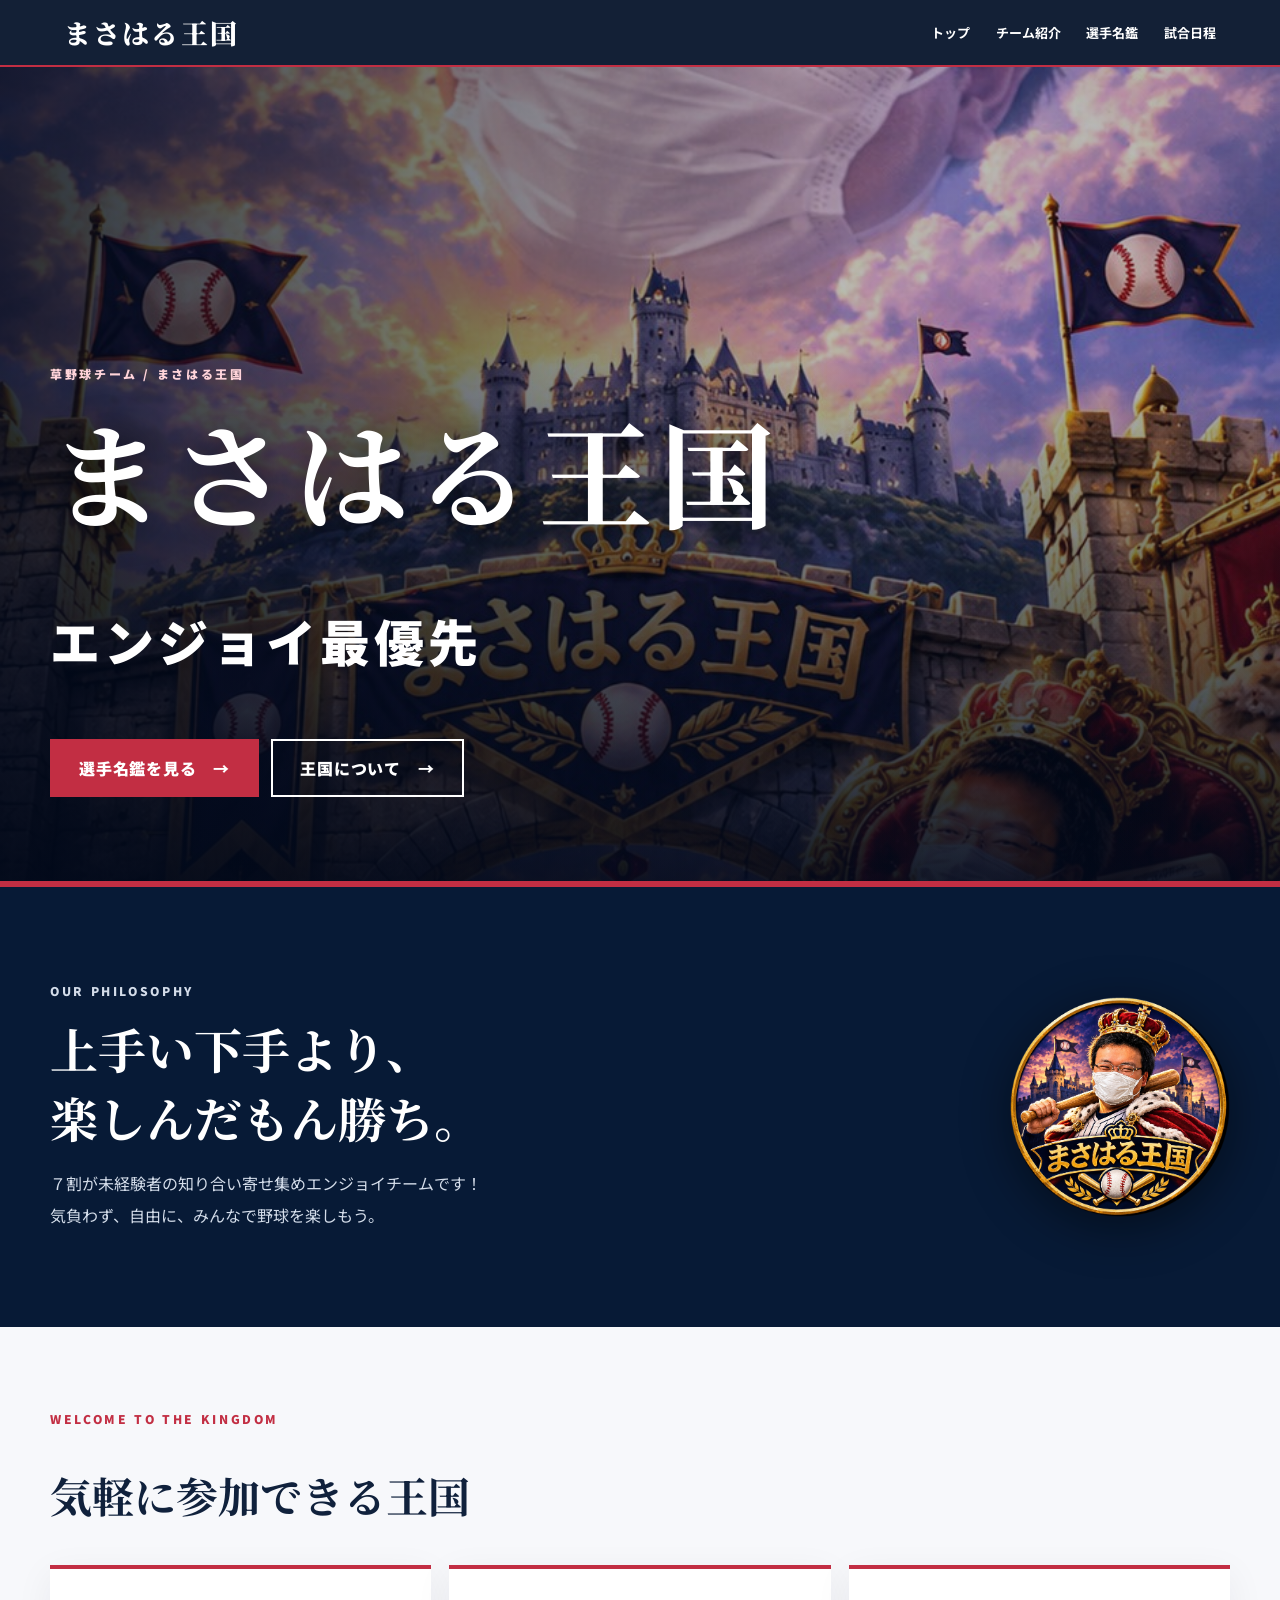
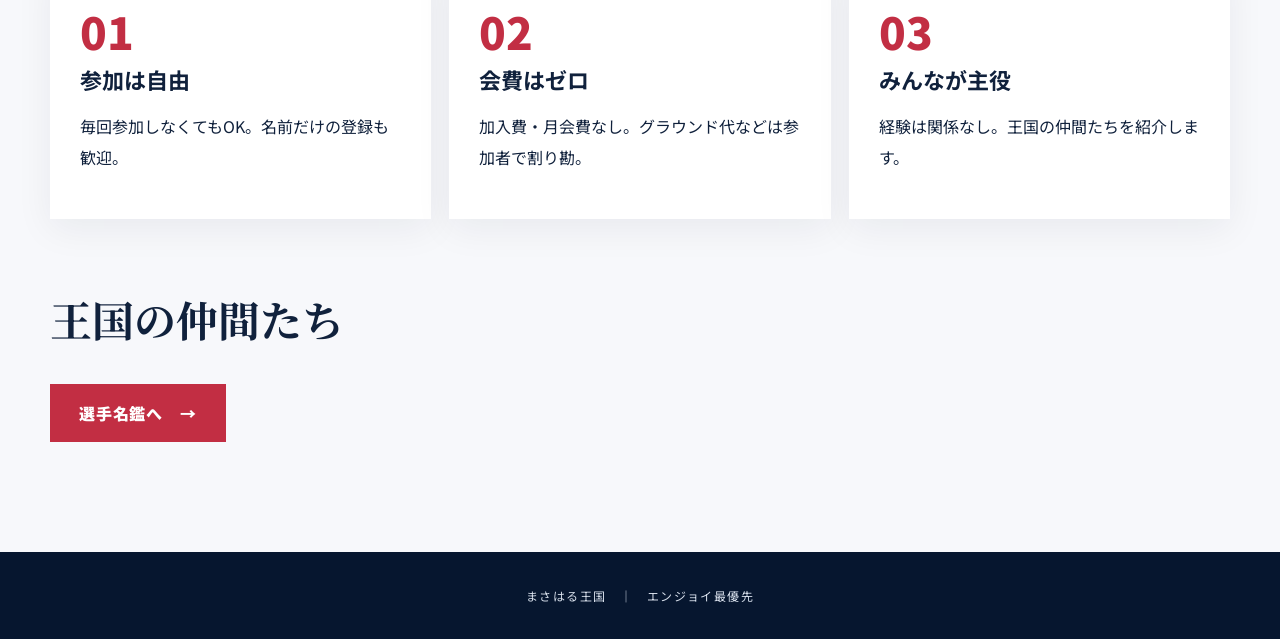
==== index.html @ c8315ab7 "Add files via upload" ====
<!doctype html><html lang="ja"><head><meta charset="utf-8"><meta name="viewport" content="width=device-width,initial-scale=1"><meta name="theme-color" content="#071a36"><title>トップ | まさはる王国</title><link rel="stylesheet" href="site.css"></head><body><header><a class="brand" href="index.html">まさはる王国</a><nav><a href="index.html">トップ</a><a href="about.html">チーム紹介</a><a href="members.html">選手名鑑</a><a href="schedule.html">試合日程</a></nav></header><section class="hero"><div class="hero-inner"><p class="eyebrow">草野球チーム / まさはる王国</p><h1>まさはる王国</h1><p class="tagline">エンジョイ最優先</p><div class="hero-cta"><a class="button" href="members.html">選手名鑑を見る　→</a><a class="button ghost" href="about.html">王国について　→</a></div></div></section><section class="intro"><div class="intro-grid"><div class="reveal"><p class="eyebrow">OUR PHILOSOPHY</p><strong>上手い下手より、<br>楽しんだもん勝ち。</strong><p>７割が未経験者の知り合い寄せ集めエンジョイチームです！<br>気負わず、自由に、みんなで野球を楽しもう。</p></div><img class="emblem" src="emblem.png" alt="まさはる王国のエンブレム"></div></section><main><p class="eyebrow reveal">WELCOME TO THE KINGDOM</p><h2 class="reveal">気軽に参加できる王国</h2><div class="feature-grid"><a href="about.html" class="feature reveal"><div class="digit">01</div><b>参加は自由</b><p>毎回参加しなくてもOK。名前だけの登録も歓迎。</p></a><a href="about.html" class="feature reveal"><div class="digit">02</div><b>会費はゼロ</b><p>加入費・月会費なし。グラウンド代などは参加者で割り勘。</p></a><a href="members.html" class="feature reveal"><div class="digit">03</div><b>みんなが主役</b><p>経験は関係なし。王国の仲間たちを紹介します。</p></a></div><div class="reveal" style="margin-top:70px"><h2>王国の仲間たち</h2><a class="button" href="members.html">選手名鑑へ　→</a></div></main><footer class="foot">まさはる王国　｜　エンジョイ最優先</footer><script src="data.js"></script></body></html>
---- site.css ----
@import url('https://fonts.googleapis.com/css2?family=Noto+Sans+JP:wght@400;500;700;900&family=Noto+Serif+JP:wght@700;900&display=swap');
:root{--navy:#071a36;--red:#c22e43;--ink:#10213c;--pale:#f2f5f9;--line:#d8dfe8}*{box-sizing:border-box}html{scroll-behavior:smooth}body{margin:0;color:var(--ink);background:#f7f8fb;font-family:'Noto Sans JP',sans-serif}a{color:inherit;text-decoration:none}header{position:sticky;top:0;z-index:40;background:rgba(5,19,42,.94);backdrop-filter:blur(16px);color:white;display:flex;justify-content:space-between;align-items:center;padding:13px clamp(18px,5vw,75px);border-bottom:2px solid var(--red)}.brand{font-family:'Noto Serif JP',serif;font-weight:900;font-size:clamp(18px,2.2vw,27px);letter-spacing:.08em}nav{display:flex;gap:clamp(9px,2vw,30px);align-items:center}nav a{font-size:13px;font-weight:700;transition:color .2s}nav a:hover,nav a[aria-current=page]{color:#ffb6c0}main{width:min(1180px,calc(100% - 40px));margin:0 auto;padding:68px 0 110px;min-height:65vh}.eyebrow{color:var(--red);font-weight:900;letter-spacing:.22em;font-size:12px}.section-title,h1,h2{font-family:'Noto Serif JP',serif}h1{font-size:clamp(38px,6vw,70px);margin:12px 0 20px}h2{font-size:clamp(25px,3.3vw,42px)}p{line-height:1.95}.muted{color:#65738a}.hero{min-height:min(820px,calc(100svh - 65px));position:relative;isolation:isolate;background:#07152b url('hero-kingdom.png') center 38%/cover no-repeat;display:flex;align-items:flex-end;color:#fff;overflow:hidden}.hero:before{content:'';position:absolute;inset:0;z-index:-1;background:linear-gradient(90deg,rgba(1,9,26,.83),rgba(2,10,27,.28) 65%),linear-gradient(0deg,rgba(2,9,26,.9),transparent 65%)}.hero:after{content:'';position:absolute;bottom:0;left:0;right:0;height:6px;background:var(--red);animation:revealBar 1.8s ease both}.hero-inner{width:min(1180px,calc(100% - 40px));margin:0 auto;padding:100px 0 90px}.hero h1{font-size:clamp(52px,9vw,125px);line-height:1.25;letter-spacing:.06em;margin:12px 0;text-shadow:0 5px 35px #0009;animation:rise .9s both}.hero .tagline{font-weight:900;font-size:clamp(22px,4vw,50px);letter-spacing:.08em;animation:rise 1s .2s both}.hero .eyebrow{color:#ffd4da}.hero-cta{display:flex;gap:12px;flex-wrap:wrap;margin-top:28px;animation:rise 1s .35s both}.button{display:inline-flex;align-items:center;justify-content:center;background:var(--red);color:white;padding:15px 27px;font-weight:900;letter-spacing:.05em;border:2px solid var(--red);transition:transform .25s,background .25s,box-shadow .25s}.button:hover{transform:translateY(-5px);box-shadow:0 13px 30px #0003;background:#a91e33}.button.ghost{background:transparent;border-color:#fff}.button.ghost:hover{background:#fff;color:var(--navy)}.intro{background:var(--navy);color:white;padding:80px max(20px,calc((100vw - 1180px)/2))}.intro strong{color:#fff;font-size:clamp(24px,4vw,48px);font-family:'Noto Serif JP',serif}.intro p{color:#d4ddea}.intro-grid{display:grid;grid-template-columns:1fr 220px;align-items:center;gap:40px}.emblem{width:100%;filter:drop-shadow(0 10px 25px #0007);animation:float 6s ease-in-out infinite}.feature-grid{display:grid;grid-template-columns:repeat(3,1fr);gap:18px;margin-top:40px}.feature{border-top:4px solid var(--red);background:white;padding:30px;box-shadow:0 10px 35px #061a3510;transition:transform .3s}.feature:hover{transform:translateY(-8px)}.feature b{font-size:22px}.feature .digit{color:var(--red);font-size:44px;font-weight:900}.grid{display:grid;grid-template-columns:repeat(4,minmax(0,1fr));gap:24px;margin-top:36px}.player{background:#fff;display:block;overflow:hidden;box-shadow:0 10px 30px #0d214114;transition:transform .3s,box-shadow .3s}.player:hover{transform:translateY(-9px);box-shadow:0 22px 42px #0d21412b}.photo{background:#dce2eb;aspect-ratio:3/4;position:relative;display:flex;align-items:center;justify-content:center;overflow:hidden}.photo img{width:100%;height:100%;object-fit:cover}.no-photo{position:absolute;inset:0;display:grid;place-items:center;color:#8290a5;font-weight:900;letter-spacing:.15em;font-size:clamp(18px,2.4vw,30px);transform:rotate(-24deg)}.meta{padding:20px 22px 24px}.number{font-size:48px;font-weight:900;line-height:1;color:var(--red)}.name{font-family:'Noto Serif JP',serif;font-size:23px;font-weight:900;margin-top:10px}.catchcopy{font-size:13px;color:#64758c;margin-top:8px;min-height:20px}.panel{background:white;border-left:5px solid var(--red);padding:clamp(24px,4vw,50px);box-shadow:0 12px 35px #091a3310}.detail-head{display:flex;align-items:baseline;gap:16px;flex-wrap:wrap}.detail-head h1{margin:0}.kana{font-size:14px;color:#6d7b8e;font-weight:500;font-family:'Noto Sans JP',sans-serif}.profile-layout{display:grid;grid-template-columns:minmax(250px,.8fr) minmax(0,1.2fr);gap:36px;margin-top:36px}.profile-photo{width:100%;max-height:650px}.profile-photo img{object-fit:cover}.profile-info{background:#fff;padding:clamp(22px,4vw,40px)}dl{display:grid;grid-template-columns:120px 1fr;margin:20px 0 0}dt,dd{margin:0;padding:14px 0;border-bottom:1px solid var(--line);font-size:15px;white-space:pre-wrap;overflow-wrap:anywhere}dt{color:#718095;font-weight:700}dd{font-weight:600}.stats-panel{background:white;margin-top:30px;padding:35px}.radar{display:block;max-width:420px;width:100%;margin:15px auto}.radar text{font-family:'Noto Sans JP',sans-serif;fill:#273b59;font-size:13px;font-weight:700}.gallery{display:grid;grid-template-columns:repeat(3,1fr);gap:14px}.gallery img{width:100%;height:320px;object-fit:cover;background:#e5e9ef}.close{position:fixed;z-index:30;right:24px;bottom:24px;width:55px;height:55px;display:grid;place-items:center;background:var(--red);color:#fff;font-size:34px;box-shadow:0 10px 30px #0003}.calendar{border:0;width:100%;height:650px;background:#fff}.foot{background:#06162f;color:#d7dfeb;padding:35px 20px;text-align:center;font-size:12px;letter-spacing:.12em}.reveal{opacity:0;transform:translateY(35px);transition:opacity .8s,transform .8s}.reveal.visible{opacity:1;transform:translateY(0)}.loading{color:#62718a;padding:45px 0}.error{background:#fff0f2;padding:20px;border-left:4px solid var(--red)}@keyframes rise{from{opacity:0;transform:translateY(35px)}to{opacity:1;transform:translateY(0)}}@keyframes float{50%{transform:translateY(-12px)}}@keyframes revealBar{from{transform:scaleX(0);transform-origin:left}to{transform:scaleX(1);transform-origin:left}}@media(max-width:850px){.grid{grid-template-columns:repeat(2,1fr)}.feature-grid{grid-template-columns:1fr}.intro-grid{grid-template-columns:1fr 140px}.profile-layout{grid-template-columns:1fr}nav{gap:12px}nav a{font-size:11px}}@media(max-width:550px){header{align-items:flex-start;flex-direction:column;gap:12px}nav{width:100%;justify-content:space-between;gap:5px}nav a{font-size:11px}.hero{min-height:690px;background-position:53% 30%}.hero-inner{padding-bottom:60px}.hero h1{font-size:52px}.intro-grid{grid-template-columns:1fr}.emblem{max-width:190px;margin:auto}.grid{gap:12px}.meta{padding:14px}.name{font-size:18px}.number{font-size:35px}main{padding-top:40px}.gallery{grid-template-columns:1fr 1fr}.gallery img{height:200px}dl{grid-template-columns:95px 1fr}dt,dd{font-size:13px}.calendar{height:560px}}@media(prefers-reduced-motion:reduce){*,*:before,*:after{animation:none!important;transition:none!important;scroll-behavior:auto!important}.reveal{opacity:1;transform:none}}
/* 写真を枠いっぱいにトリミング。エンブレムの透明な外周を保持 */
.photo img,.profile-photo img,.gallery img{object-fit:cover;object-position:center}
.emblem{background:transparent}
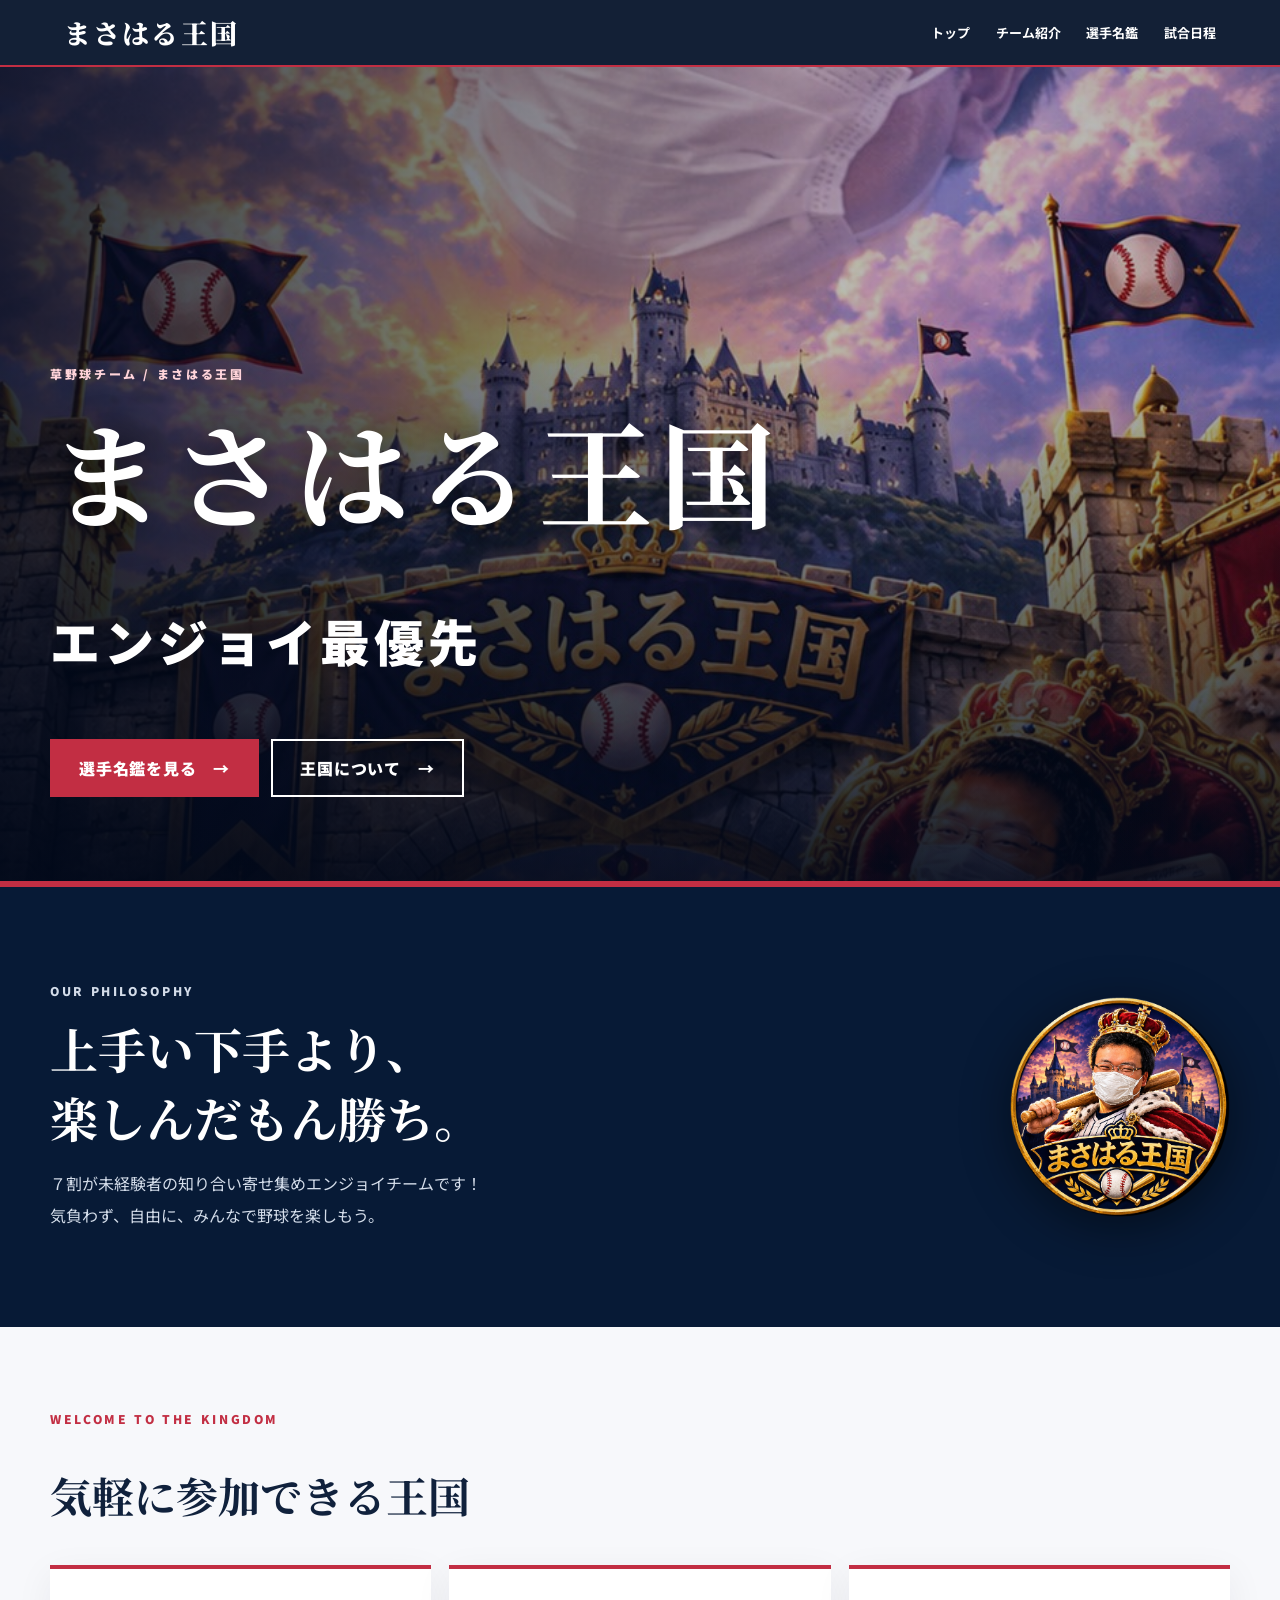
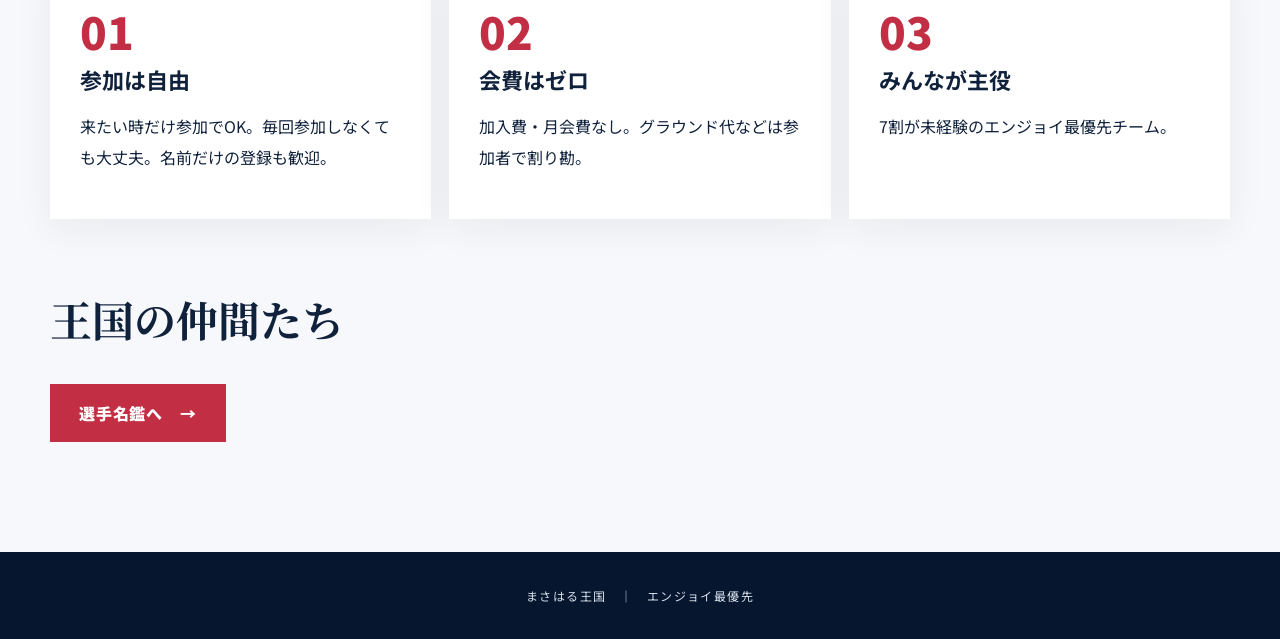
==== commit 518cf12e: "Add files via upload" ====
--- a/index.html
+++ b/index.html
@@ -1 +1 @@
-<!doctype html><html lang="ja"><head><meta charset="utf-8"><meta name="viewport" content="width=device-width,initial-scale=1"><meta name="theme-color" content="#071a36"><title>トップ | まさはる王国</title><link rel="stylesheet" href="site.css"></head><body><header><a class="brand" href="index.html">まさはる王国</a><nav><a href="index.html">トップ</a><a href="about.html">チーム紹介</a><a href="members.html">選手名鑑</a><a href="schedule.html">試合日程</a></nav></header><section class="hero"><div class="hero-inner"><p class="eyebrow">草野球チーム / まさはる王国</p><h1>まさはる王国</h1><p class="tagline">エンジョイ最優先</p><div class="hero-cta"><a class="button" href="members.html">選手名鑑を見る　→</a><a class="button ghost" href="about.html">王国について　→</a></div></div></section><section class="intro"><div class="intro-grid"><div class="reveal"><p class="eyebrow">OUR PHILOSOPHY</p><strong>上手い下手より、<br>楽しんだもん勝ち。</strong><p>７割が未経験者の知り合い寄せ集めエンジョイチームです！<br>気負わず、自由に、みんなで野球を楽しもう。</p></div><img class="emblem" src="emblem.png" alt="まさはる王国のエンブレム"></div></section><main><p class="eyebrow reveal">WELCOME TO THE KINGDOM</p><h2 class="reveal">気軽に参加できる王国</h2><div class="feature-grid"><a href="about.html" class="feature reveal"><div class="digit">01</div><b>参加は自由</b><p>毎回参加しなくてもOK。名前だけの登録も歓迎。</p></a><a href="about.html" class="feature reveal"><div class="digit">02</div><b>会費はゼロ</b><p>加入費・月会費なし。グラウンド代などは参加者で割り勘。</p></a><a href="members.html" class="feature reveal"><div class="digit">03</div><b>みんなが主役</b><p>経験は関係なし。王国の仲間たちを紹介します。</p></a></div><div class="reveal" style="margin-top:70px"><h2>王国の仲間たち</h2><a class="button" href="members.html">選手名鑑へ　→</a></div></main><footer class="foot">まさはる王国　｜　エンジョイ最優先</footer><script src="data.js"></script></body></html>+<!doctype html><html lang="ja"><head><meta name="robots" content="noindex, nofollow, noarchive"><meta charset="utf-8"><meta name="viewport" content="width=device-width,initial-scale=1"><meta name="theme-color" content="#071a36"><title>トップ | まさはる王国</title><link rel="stylesheet" href="site.css"></head><body><header><a class="brand" href="index.html">まさはる王国</a><nav><a href="index.html">トップ</a><a href="about.html">チーム紹介</a><a href="members.html">選手名鑑</a><a href="schedule.html">試合日程</a></nav></header><section class="hero"><div class="hero-inner"><p class="eyebrow">草野球チーム / まさはる王国</p><h1>まさはる王国</h1><p class="tagline">エンジョイ最優先</p><div class="hero-cta"><a class="button" href="members.html">選手名鑑を見る　→</a><a class="button ghost" href="about.html">王国について　→</a></div></div></section><section class="intro"><div class="intro-grid"><div class="reveal"><p class="eyebrow">OUR PHILOSOPHY</p><strong>上手い下手より、<br>楽しんだもん勝ち。</strong><p>７割が未経験者の知り合い寄せ集めエンジョイチームです！<br>気負わず、自由に、みんなで野球を楽しもう。</p></div><img class="emblem" src="emblem.png" alt="まさはる王国のエンブレム"></div></section><main><p class="eyebrow reveal">WELCOME TO THE KINGDOM</p><h2 class="reveal">気軽に参加できる王国</h2><div class="feature-grid"><a href="about.html" class="feature reveal"><div class="digit">01</div><b>参加は自由</b><p>来たい時だけ参加でOK。毎回参加しなくても大丈夫。名前だけの登録も歓迎。</p></a><a href="about.html" class="feature reveal"><div class="digit">02</div><b>会費はゼロ</b><p>加入費・月会費なし。グラウンド代などは参加者で割り勘。</p></a><a href="members.html" class="feature reveal"><div class="digit">03</div><b>みんなが主役</b><p>7割が未経験のエンジョイ最優先チーム。</p></a></div><div class="reveal" style="margin-top:70px"><h2>王国の仲間たち</h2><a class="button" href="members.html">選手名鑑へ　→</a></div></main><footer class="foot">まさはる王国　｜　エンジョイ最優先</footer><script src="data.js"></script></body></html>
--- a/site.css
+++ b/site.css
@@ -3,3 +3,6 @@
 /* 写真を枠いっぱいにトリミング。エンブレムの透明な外周を保持 */
 .photo img,.profile-photo img,.gallery img{object-fit:cover;object-position:center}
 .emblem{background:transparent}
+
+/* 王国の役職紹介 */
+.royal-leaders{margin-top:80px;margin-bottom:50px}.royal-leaders>h2{margin-bottom:12px}.leaders-grid{display:grid;grid-template-columns:repeat(3,minmax(0,1fr));gap:22px;margin-top:32px}.leader-card{display:block;background:#fff;color:#071a36;text-decoration:none;box-shadow:0 16px 35px rgba(7,26,54,.09);border-top:5px solid #c22e43;overflow:hidden;transition:transform .25s ease,box-shadow .25s ease}.leader-card:hover{transform:translateY(-8px);box-shadow:0 24px 45px rgba(7,26,54,.16)}.leader-photo{height:260px;background:#e3e8ef;display:flex;align-items:center;justify-content:center;overflow:hidden}.leader-photo img{width:100%;height:100%;object-fit:cover;object-position:center}.leader-body{padding:25px}.leader-number{display:block;color:#c22e43;font-size:13px;font-weight:900;margin-bottom:12px}.leader-role{display:block;color:#c22e43;font-size:13px;font-weight:800;line-height:1.6}.leader-body h3{font-size:clamp(22px,2.2vw,30px);margin:7px 0 12px}.leader-body p{line-height:1.9;min-height:4em}.leader-link{display:inline-block;margin-top:12px;font-size:13px;font-weight:800;border-bottom:1px solid currentColor}@media(max-width:850px){.leaders-grid{grid-template-columns:repeat(2,minmax(0,1fr))}}@media(max-width:550px){.leaders-grid{grid-template-columns:1fr}.leader-photo{height:320px}.leader-body p{min-height:0}}
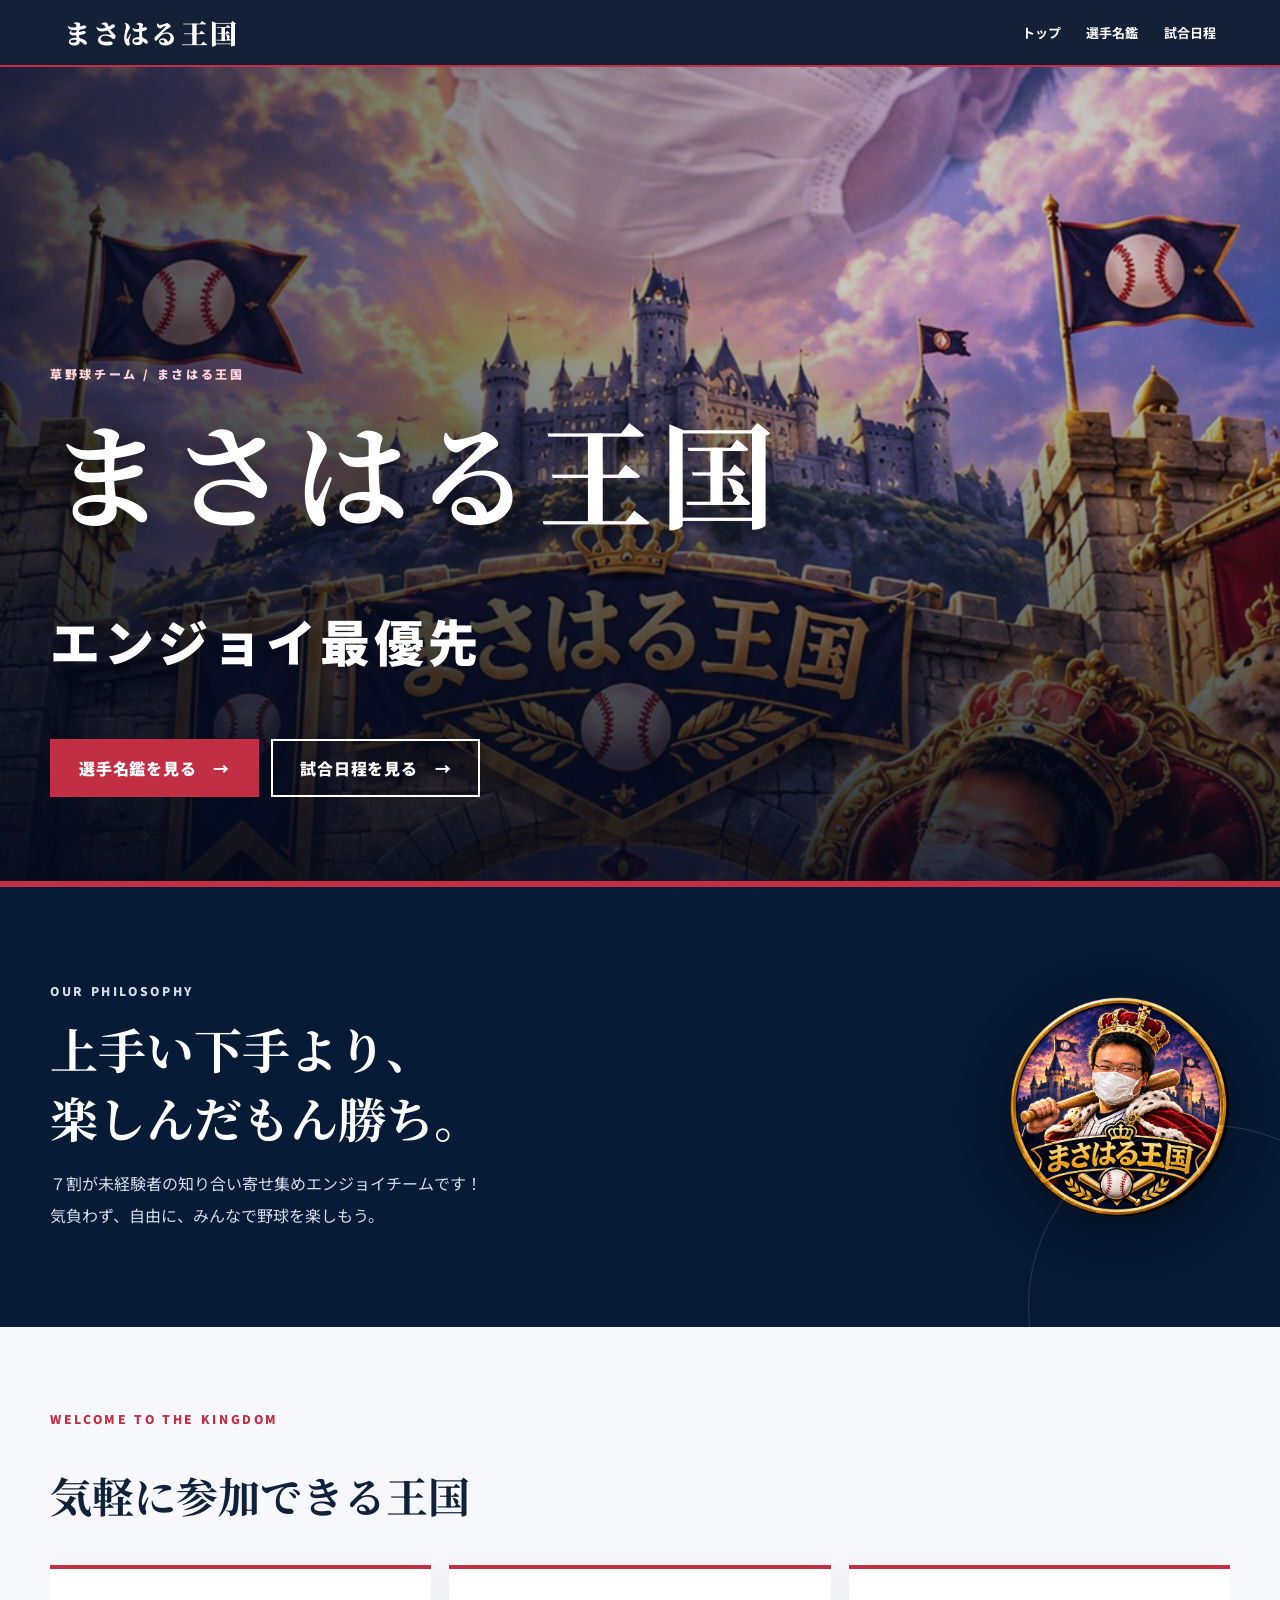
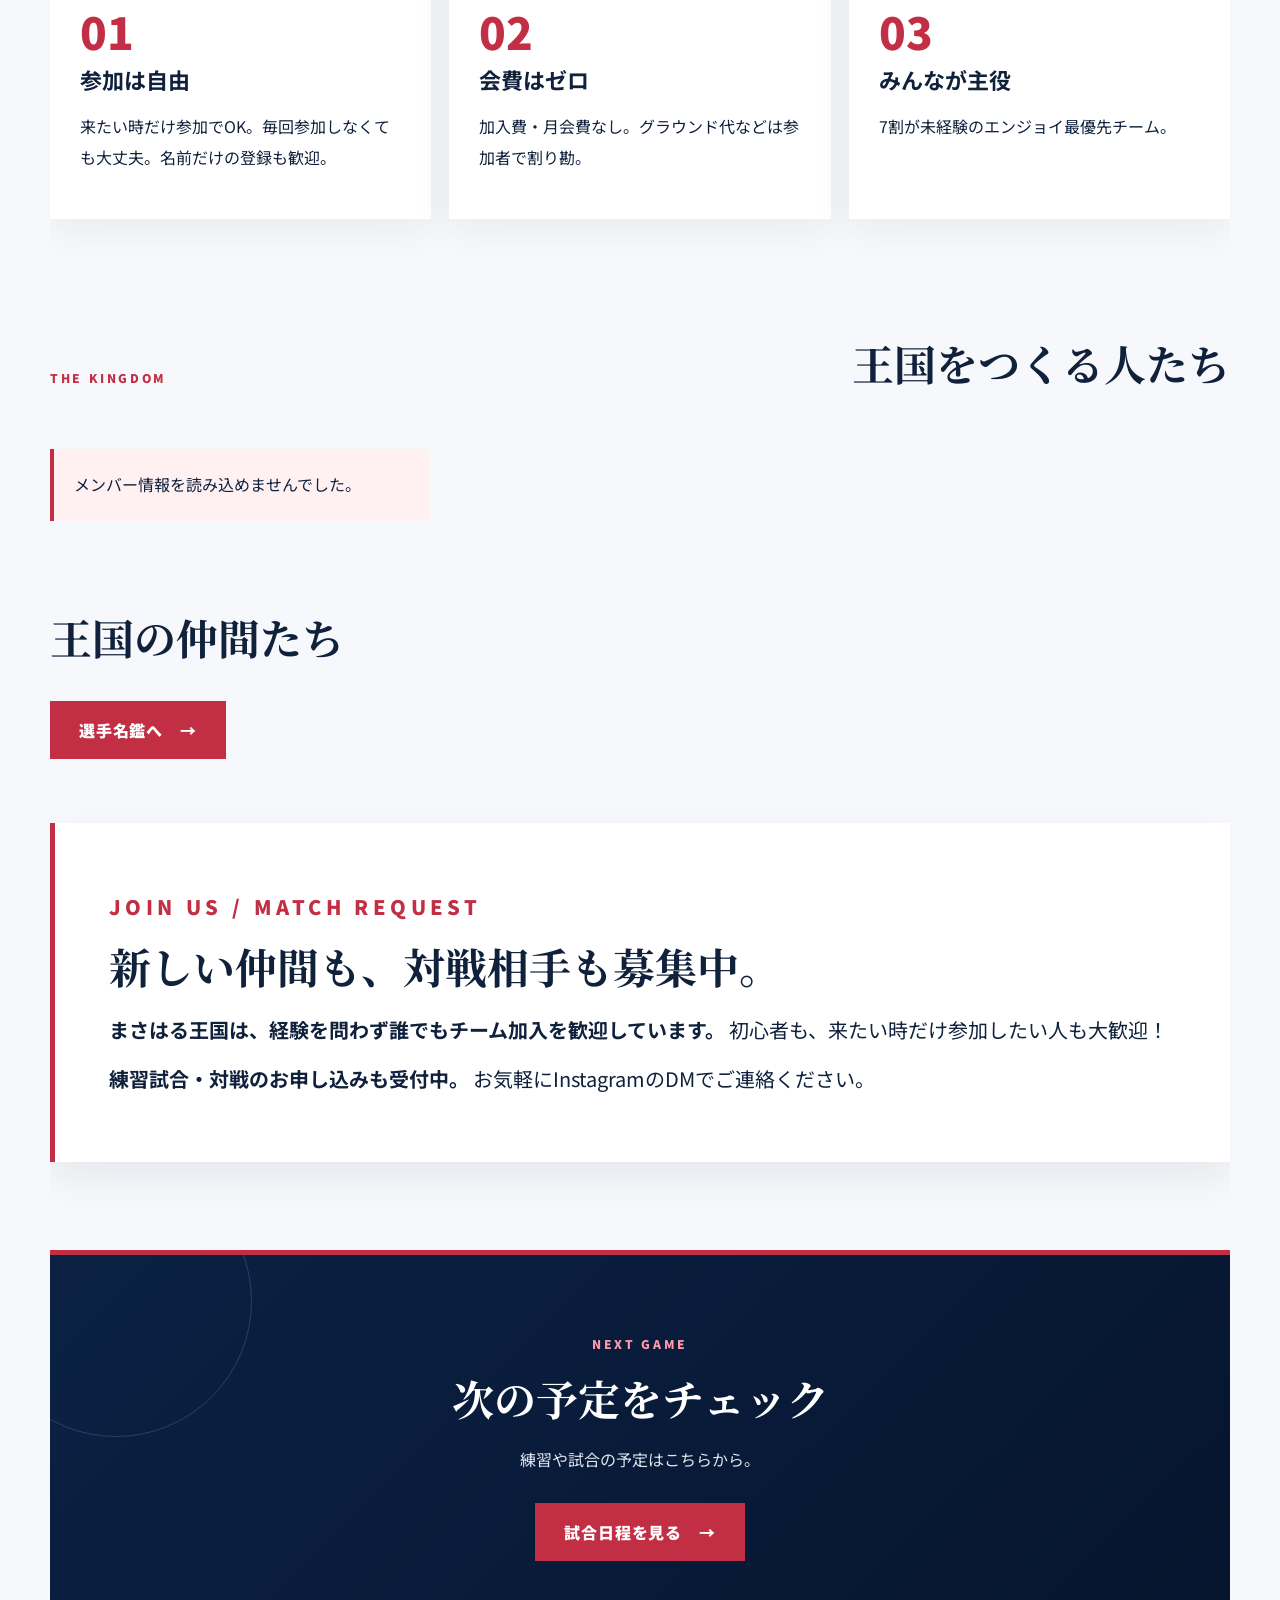
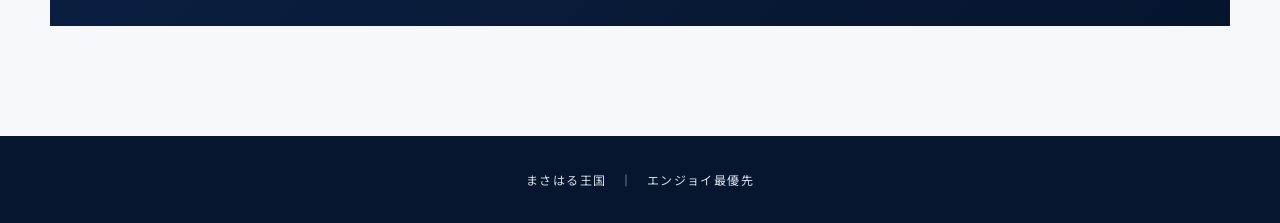
==== commit 40992239: "Add files via upload" ====
--- a/index.html
+++ b/index.html
@@ -1 +1,5 @@
-<!doctype html><html lang="ja"><head><meta name="robots" content="noindex, nofollow, noarchive"><meta charset="utf-8"><meta name="viewport" content="width=device-width,initial-scale=1"><meta name="theme-color" content="#071a36"><title>トップ | まさはる王国</title><link rel="stylesheet" href="site.css"></head><body><header><a class="brand" href="index.html">まさはる王国</a><nav><a href="index.html">トップ</a><a href="about.html">チーム紹介</a><a href="members.html">選手名鑑</a><a href="schedule.html">試合日程</a></nav></header><section class="hero"><div class="hero-inner"><p class="eyebrow">草野球チーム / まさはる王国</p><h1>まさはる王国</h1><p class="tagline">エンジョイ最優先</p><div class="hero-cta"><a class="button" href="members.html">選手名鑑を見る　→</a><a class="button ghost" href="about.html">王国について　→</a></div></div></section><section class="intro"><div class="intro-grid"><div class="reveal"><p class="eyebrow">OUR PHILOSOPHY</p><strong>上手い下手より、<br>楽しんだもん勝ち。</strong><p>７割が未経験者の知り合い寄せ集めエンジョイチームです！<br>気負わず、自由に、みんなで野球を楽しもう。</p></div><img class="emblem" src="emblem.png" alt="まさはる王国のエンブレム"></div></section><main><p class="eyebrow reveal">WELCOME TO THE KINGDOM</p><h2 class="reveal">気軽に参加できる王国</h2><div class="feature-grid"><a href="about.html" class="feature reveal"><div class="digit">01</div><b>参加は自由</b><p>来たい時だけ参加でOK。毎回参加しなくても大丈夫。名前だけの登録も歓迎。</p></a><a href="about.html" class="feature reveal"><div class="digit">02</div><b>会費はゼロ</b><p>加入費・月会費なし。グラウンド代などは参加者で割り勘。</p></a><a href="members.html" class="feature reveal"><div class="digit">03</div><b>みんなが主役</b><p>7割が未経験のエンジョイ最優先チーム。</p></a></div><div class="reveal" style="margin-top:70px"><h2>王国の仲間たち</h2><a class="button" href="members.html">選手名鑑へ　→</a></div></main><footer class="foot">まさはる王国　｜　エンジョイ最優先</footer><script src="data.js"></script></body></html>+<!doctype html><html lang="ja"><head><meta name="robots" content="noindex, nofollow, noarchive"><meta charset="utf-8"><meta name="viewport" content="width=device-width,initial-scale=1"><meta name="theme-color" content="#071a36"><title>トップ | まさはる王国</title><link rel="stylesheet" href="site.css"></head><body><div class="page-loader" id="page-loader" role="status" aria-label="読み込み中"><div class="loader-icon-wrap"><span class="loader-wave" aria-hidden="true"></span><img src="emblem.png" alt="" class="loader-emblem"></div><span class="loader-caption">まさはる王国</span><span class="loader-track"><i></i></span></div><header><a class="brand" href="index.html">まさはる王国</a><nav><a href="index.html">トップ</a><a href="members.html">選手名鑑</a><a href="schedule.html">試合日程</a></nav></header><section class="hero"><div class="hero-inner"><p class="eyebrow">草野球チーム / まさはる王国</p><h1>まさはる王国</h1><p class="tagline">エンジョイ最優先</p><div class="hero-cta"><a class="button" href="members.html">選手名鑑を見る　→</a><a class="button ghost" href="schedule.html">試合日程を見る　→</a></div></div></section><section class="intro"><div class="intro-grid"><div class="reveal"><p class="eyebrow">OUR PHILOSOPHY</p><strong>上手い下手より、<br>楽しんだもん勝ち。</strong><p>７割が未経験者の知り合い寄せ集めエンジョイチームです！<br>気負わず、自由に、みんなで野球を楽しもう。</p></div><img class="emblem" src="emblem.png" alt="まさはる王国のエンブレム"></div></section><main id="kingdom"><p class="eyebrow reveal">WELCOME TO THE KINGDOM</p><h2 class="reveal">気軽に参加できる王国</h2><div class="feature-grid"><div class="feature reveal"><div class="digit">01</div><b>参加は自由</b><p>来たい時だけ参加でOK。毎回参加しなくても大丈夫。名前だけの登録も歓迎。</p></div><div class="feature reveal"><div class="digit">02</div><b>会費はゼロ</b><p>加入費・月会費なし。グラウンド代などは参加者で割り勘。</p></div><a href="members.html" class="feature reveal"><div class="digit">03</div><b>みんなが主役</b><p>7割が未経験のエンジョイ最優先チーム。</p></a></div><section class="royal-leaders" aria-label="王国の運営メンバー"><div class="section-head reveal"><p class="eyebrow">THE KINGDOM</p><h2>王国をつくる人たち</h2></div><div id="leaders" class="leaders-grid" aria-live="polite"><p class="loading">メンバーを読み込み中…</p></div></section><div class="reveal" style="margin-top:70px"><h2>王国の仲間たち</h2><a class="button" href="members.html">選手名鑑へ　→</a></div><section class="recruit-callout reveal" aria-label="メンバー募集と対戦申し込み"><p class="eyebrow">JOIN US / MATCH REQUEST</p><h2>新しい仲間も、対戦相手も募集中。</h2><p><strong>まさはる王国は、経験を問わず誰でもチーム加入を歓迎しています。</strong> 初心者も、来たい時だけ参加したい人も大歓迎！</p><p><strong>練習試合・対戦のお申し込みも受付中。</strong> お気軽にInstagramのDMでご連絡ください。</p></section><section class="schedule-callout reveal" aria-label="試合日程へのリンク"><p class="eyebrow">NEXT GAME</p><h2>次の予定をチェック</h2><p>練習や試合の予定はこちらから。</p><a class="button" href="schedule.html">試合日程を見る　→</a></section></main><footer class="foot">まさはる王国　｜　エンジョイ最優先</footer><script src="data.js"></script><script>
+const roles={0:{title:'国王',description:'まさはる王国の象徴。誰もが気軽に集まり、思いきり楽しめる王国を見守ります。'},1:{title:'創設者／王国統括責任者',description:'まさはる王国の指揮を執ります。'},2:{title:'創設者／王国運営責任者',description:'まさはる王国の運営・広報・ホームページ管理を担っています。'}};
+const leadersBox=document.getElementById('leaders');
+loadPlayers().then(players=>{leadersBox.innerHTML=[0,1,2].map(n=>{const p=players.find(x=>Number(x.number)===n);if(!p)return '';const r=roles[n];return `<a class="leader-card reveal visible" href="player.html?number=${n}" aria-label="${esc(p.name)}のプロフィールを見る"><div class="leader-photo photo">${photoHtml(p.photo,p.name)}</div><div class="leader-body"><span class="leader-role">${esc(r.title)}</span><h3>${esc(p.name)}</h3><p>${esc(r.description)}</p><span class="leader-link">プロフィールを見る <span aria-hidden="true">→</span></span></div></a>`}).join('')||'<p>メンバーはまだ登録されていません。</p>';}).catch(err=>{leadersBox.innerHTML='<p class="error">メンバー情報を読み込めませんでした。</p>';console.error(err)});
+</script></body></html>
--- a/site.css
+++ b/site.css
@@ -6,3 +6,60 @@
 
 /* 王国の役職紹介 */
 .royal-leaders{margin-top:80px;margin-bottom:50px}.royal-leaders>h2{margin-bottom:12px}.leaders-grid{display:grid;grid-template-columns:repeat(3,minmax(0,1fr));gap:22px;margin-top:32px}.leader-card{display:block;background:#fff;color:#071a36;text-decoration:none;box-shadow:0 16px 35px rgba(7,26,54,.09);border-top:5px solid #c22e43;overflow:hidden;transition:transform .25s ease,box-shadow .25s ease}.leader-card:hover{transform:translateY(-8px);box-shadow:0 24px 45px rgba(7,26,54,.16)}.leader-photo{height:260px;background:#e3e8ef;display:flex;align-items:center;justify-content:center;overflow:hidden}.leader-photo img{width:100%;height:100%;object-fit:cover;object-position:center}.leader-body{padding:25px}.leader-number{display:block;color:#c22e43;font-size:13px;font-weight:900;margin-bottom:12px}.leader-role{display:block;color:#c22e43;font-size:13px;font-weight:800;line-height:1.6}.leader-body h3{font-size:clamp(22px,2.2vw,30px);margin:7px 0 12px}.leader-body p{line-height:1.9;min-height:4em}.leader-link{display:inline-block;margin-top:12px;font-size:13px;font-weight:800;border-bottom:1px solid currentColor}@media(max-width:850px){.leaders-grid{grid-template-columns:repeat(2,minmax(0,1fr))}}@media(max-width:550px){.leaders-grid{grid-template-columns:1fr}.leader-photo{height:320px}.leader-body p{min-height:0}}
+
+/* 2026年11月 モバイル最適化・演出 */
+html{scroll-padding-top:110px}body{overflow-x:hidden}main{overflow:clip}
+.hero{background-attachment:scroll}.hero:before{background:linear-gradient(90deg,rgba(1,9,26,.77),rgba(2,10,27,.22) 65%),linear-gradient(0deg,rgba(2,9,26,.84),transparent 70%)}
+.intro{position:relative;overflow:hidden}.intro:after{content:"";position:absolute;right:-110px;bottom:-160px;width:360px;height:360px;border:1px solid #ffffff24;border-radius:50%;pointer-events:none}
+.feature{position:relative;overflow:hidden}.feature:after{content:"";position:absolute;inset:auto -50% 0 auto;width:140%;height:2px;background:var(--red);transform:translateX(-110%);transition:transform .65s}.feature:hover:after{transform:translateX(0)}
+.royal-leaders{margin-top:110px}.section-head{display:flex;align-items:end;justify-content:space-between;gap:20px}.section-head h2{margin:4px 0 8px}
+.leaders-grid{grid-template-columns:repeat(3,minmax(0,1fr));gap:22px;align-items:stretch}
+.leader-card{min-width:0;display:flex;flex-direction:column;border-top:5px solid var(--red);transition:transform .45s cubic-bezier(.2,.8,.2,1),box-shadow .45s}
+.leader-photo.photo{width:100%;height:auto;aspect-ratio:4/3;display:block;position:relative;overflow:hidden;flex:none;background:#dce2eb}
+.leader-photo.photo img{position:absolute;inset:0;display:block;width:100%;height:100%;max-width:none;max-height:none;object-fit:cover;object-position:center;transition:transform .9s cubic-bezier(.2,.8,.2,1)}
+.leader-card:hover .leader-photo img{transform:scale(1.07)}
+.leader-body{padding:clamp(22px,2.5vw,32px);display:flex;flex:1;flex-direction:column;align-items:flex-start}
+.leader-role{font-size:clamp(19px,2.1vw,25px);line-height:1.55;font-weight:900;letter-spacing:.02em;color:var(--red)}
+.leader-body h3{font-family:'Noto Serif JP',serif;font-size:clamp(30px,3.1vw,40px);line-height:1.35;margin:12px 0 15px;overflow-wrap:anywhere}
+.leader-body p{font-size:clamp(15px,1.3vw,17px);line-height:1.9;min-height:0;margin:0 0 22px}
+.leader-link{margin-top:auto;font-size:14px;padding-bottom:4px}
+.page-loader{position:fixed;inset:0;z-index:9999;background:#071a36;display:flex;align-items:center;justify-content:center;flex-direction:column;gap:22px;color:#fff;transition:opacity .55s ease,visibility .55s ease}
+.page-loader.is-hidden{opacity:0;visibility:hidden;pointer-events:none}
+.loader-emblem{width:clamp(110px,24vw,180px);height:clamp(110px,24vw,180px);object-fit:contain;animation:royalFloat 1.6s ease-in-out infinite,royalAppear .7s ease both;filter:drop-shadow(0 14px 25px #0008)}
+.loader-caption{font-family:'Noto Serif JP',serif;font-size:clamp(22px,4vw,32px);font-weight:900;letter-spacing:.15em}
+.loader-track{width:155px;height:2px;background:#ffffff35;overflow:hidden}.loader-track i{display:block;height:100%;width:42%;background:#ef4a60;animation:royalProgress 1.15s ease-in-out infinite}
+@keyframes royalFloat{0%,100%{transform:translateY(0) rotate(-4deg)}50%{transform:translateY(-14px) rotate(4deg)}}
+@keyframes royalAppear{from{opacity:0;scale:.82}to{opacity:1;scale:1}}
+@keyframes royalProgress{from{transform:translateX(-120%)}to{transform:translateX(360%)}}
+@media(max-width:850px){.leaders-grid{grid-template-columns:repeat(2,minmax(0,1fr))}}
+@media(max-width:600px){.leaders-grid{grid-template-columns:1fr;gap:28px}.leader-photo.photo{aspect-ratio:4/3}.leader-body{padding:25px 24px 30px}.leader-role{font-size:clamp(22px,5.6vw,28px)}.leader-body h3{font-size:clamp(34px,8vw,44px)}.leader-body p{font-size:16px}.royal-leaders{margin-top:75px}.section-head h2{font-size:30px}.hero{background-position:56% center}}
+@media(prefers-reduced-motion:reduce){.loader-emblem,.loader-track i{animation:none!important}.page-loader{transition:none!important}}
+
+/* 追加修正：写真比率を前回の仕様へ戻す */
+.leader-photo.photo{aspect-ratio:auto;height:260px;width:100%;display:flex;align-items:center;justify-content:center;overflow:hidden}
+.leader-photo.photo img{position:static;inset:auto;display:block;width:100%;height:100%;max-width:100%;max-height:100%;object-fit:cover;object-position:center}
+@media(max-width:600px){.leader-photo.photo{aspect-ratio:auto;height:320px}}
+/* ホーム末尾のスケジュール案内 */
+.schedule-callout{margin-top:88px;padding:clamp(32px,6vw,65px);text-align:center;background:linear-gradient(135deg,#0b2144,#06152e);color:#fff;border-top:5px solid var(--red);position:relative;overflow:hidden}
+.schedule-callout:before{content:"";position:absolute;left:-70px;top:-90px;width:270px;height:270px;border:1px solid #ffffff25;border-radius:50%;pointer-events:none}
+.schedule-callout .eyebrow{color:#ff9bac}.schedule-callout h2{margin:8px 0}.schedule-callout p:not(.eyebrow){color:#e0e7f0;margin-bottom:28px}
+/* ロード画面：エンブレムから広がる波紋 */
+.page-loader{gap:14px}
+.loader-icon-wrap{position:relative;width:clamp(170px,34vw,260px);height:clamp(170px,34vw,260px);display:grid;place-items:center;isolation:isolate}
+.loader-icon-wrap:before,.loader-icon-wrap:after,.loader-wave{content:"";position:absolute;inset:18%;border:2px solid rgba(240,247,255,.48);border-radius:50%;z-index:-1;animation:kingdomRipple 2.25s ease-out infinite;pointer-events:none}
+.loader-icon-wrap:after{animation-delay:.75s}.loader-wave{animation-delay:1.5s}
+.loader-emblem{position:relative;z-index:1;width:clamp(110px,23vw,170px);height:clamp(110px,23vw,170px);animation:royalAppear .7s ease both,kingdomPulse 2.25s ease-in-out infinite;filter:drop-shadow(0 10px 18px #0007)}
+.loader-track{display:none}
+@keyframes kingdomRipple{0%{transform:scale(.6);opacity:0}12%{opacity:.7}85%,100%{transform:scale(2.25);opacity:0}}
+@keyframes kingdomPulse{0%,100%{transform:scale(.96)}50%{transform:scale(1.045)}}
+@media(prefers-reduced-motion:reduce){.loader-icon-wrap:before,.loader-icon-wrap:after,.loader-wave,.loader-emblem{animation:none!important}}
+
+/* ギャラリー専用：元写真の縦横比を保持。メイン写真・役職写真は変更しない。 */
+.gallery{display:block;columns:3;column-gap:14px}
+.gallery img{display:block;position:static;width:100%;height:auto;max-height:none;aspect-ratio:auto;object-fit:contain;object-position:center;margin:0 0 14px;break-inside:avoid;transform:none}
+@media(max-width:800px){.gallery{columns:2}}
+@media(max-width:480px){.gallery{columns:1}}
+/* 募集・対戦申し込み案内 */
+.recruit-callout{margin-top:64px;padding:clamp(28px,5vw,54px);background:#fff;border-left:5px solid var(--red);box-shadow:0 16px 35px rgba(7,26,54,.07)}
+.recruit-callout h2{margin:10px 0 14px}
+.recruit-callout p{margin:10px 0;font-size:clamp(16px,2vw,20px)}
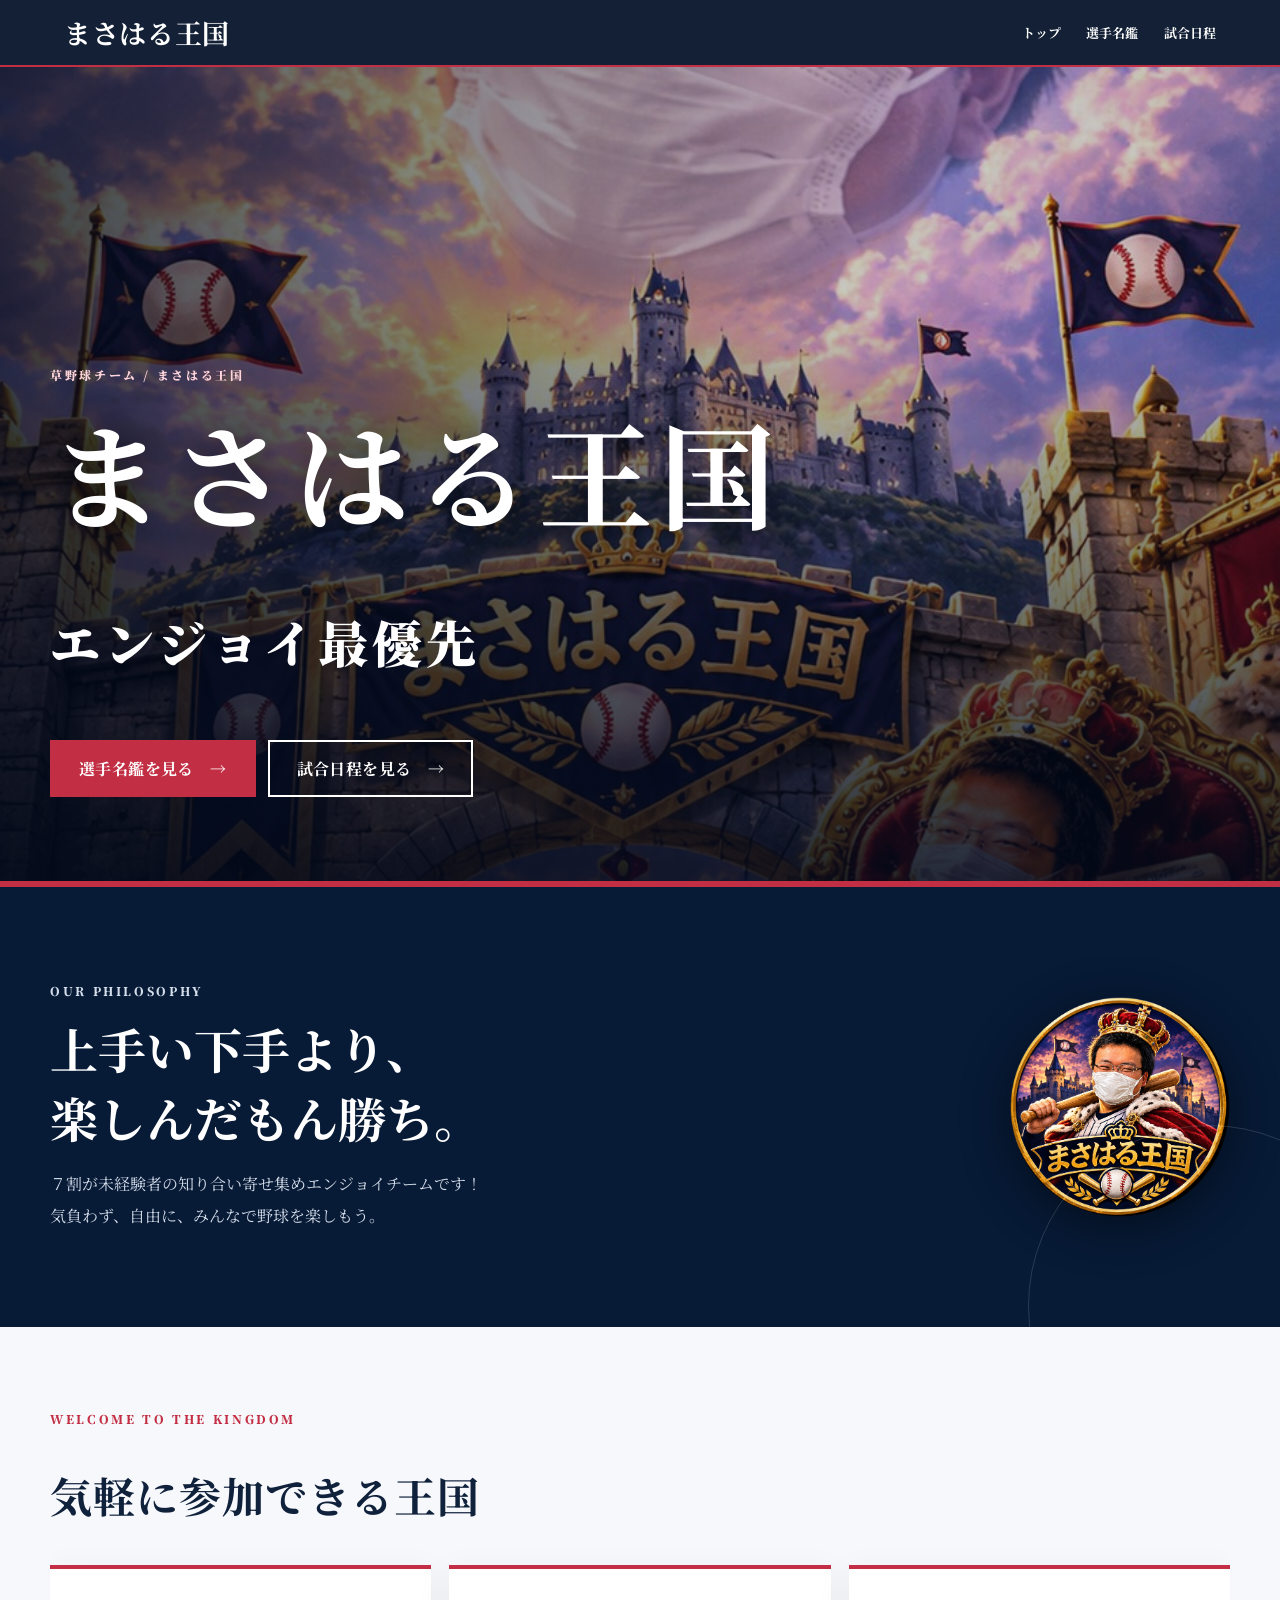
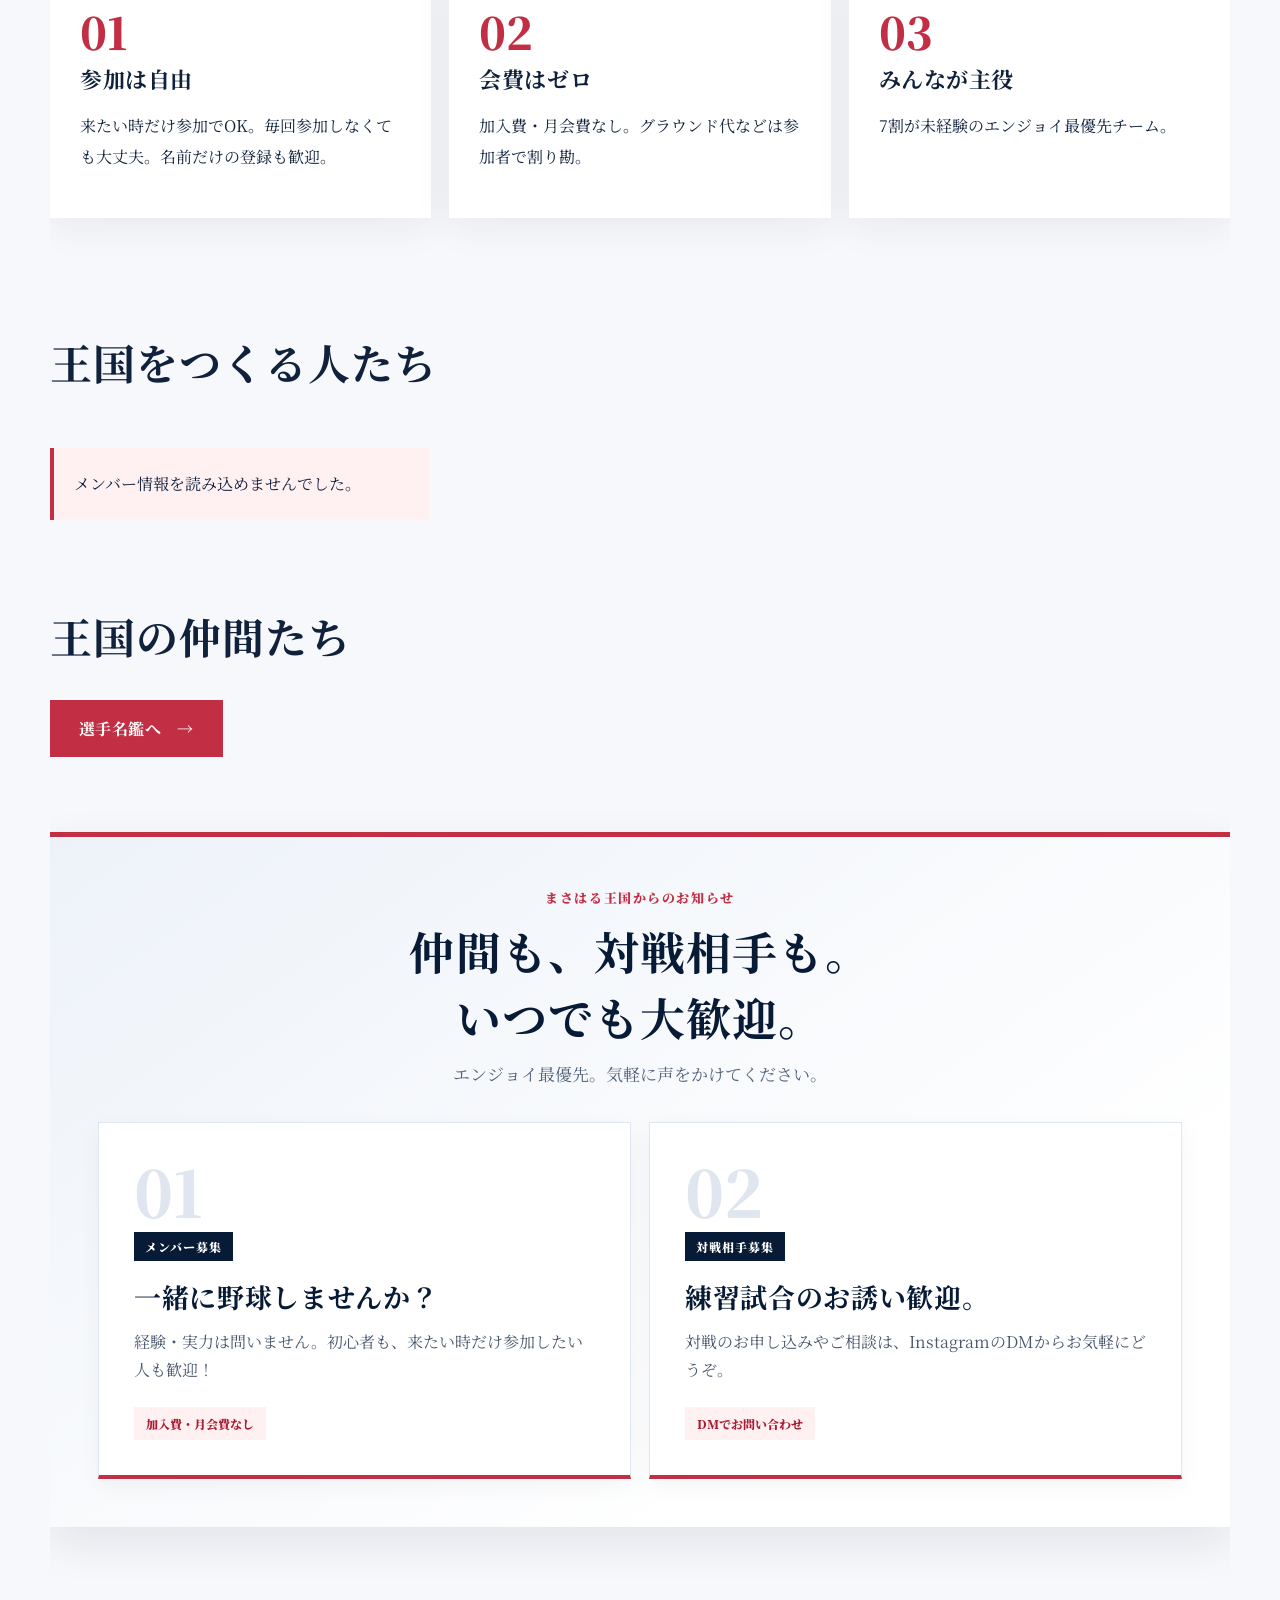
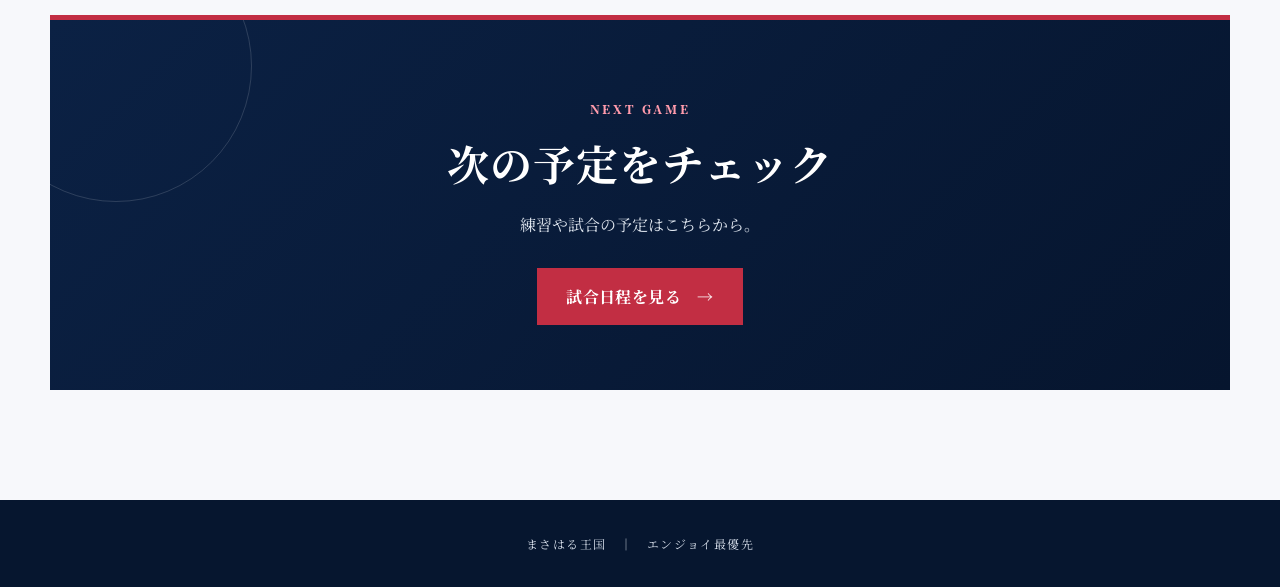
==== commit 725ce8b7: "Add files via upload" ====
--- a/index.html
+++ b/index.html
@@ -1,4 +1,4 @@
-<!doctype html><html lang="ja"><head><meta name="robots" content="noindex, nofollow, noarchive"><meta charset="utf-8"><meta name="viewport" content="width=device-width,initial-scale=1"><meta name="theme-color" content="#071a36"><title>トップ | まさはる王国</title><link rel="stylesheet" href="site.css"></head><body><div class="page-loader" id="page-loader" role="status" aria-label="読み込み中"><div class="loader-icon-wrap"><span class="loader-wave" aria-hidden="true"></span><img src="emblem.png" alt="" class="loader-emblem"></div><span class="loader-caption">まさはる王国</span><span class="loader-track"><i></i></span></div><header><a class="brand" href="index.html">まさはる王国</a><nav><a href="index.html">トップ</a><a href="members.html">選手名鑑</a><a href="schedule.html">試合日程</a></nav></header><section class="hero"><div class="hero-inner"><p class="eyebrow">草野球チーム / まさはる王国</p><h1>まさはる王国</h1><p class="tagline">エンジョイ最優先</p><div class="hero-cta"><a class="button" href="members.html">選手名鑑を見る　→</a><a class="button ghost" href="schedule.html">試合日程を見る　→</a></div></div></section><section class="intro"><div class="intro-grid"><div class="reveal"><p class="eyebrow">OUR PHILOSOPHY</p><strong>上手い下手より、<br>楽しんだもん勝ち。</strong><p>７割が未経験者の知り合い寄せ集めエンジョイチームです！<br>気負わず、自由に、みんなで野球を楽しもう。</p></div><img class="emblem" src="emblem.png" alt="まさはる王国のエンブレム"></div></section><main id="kingdom"><p class="eyebrow reveal">WELCOME TO THE KINGDOM</p><h2 class="reveal">気軽に参加できる王国</h2><div class="feature-grid"><div class="feature reveal"><div class="digit">01</div><b>参加は自由</b><p>来たい時だけ参加でOK。毎回参加しなくても大丈夫。名前だけの登録も歓迎。</p></div><div class="feature reveal"><div class="digit">02</div><b>会費はゼロ</b><p>加入費・月会費なし。グラウンド代などは参加者で割り勘。</p></div><a href="members.html" class="feature reveal"><div class="digit">03</div><b>みんなが主役</b><p>7割が未経験のエンジョイ最優先チーム。</p></a></div><section class="royal-leaders" aria-label="王国の運営メンバー"><div class="section-head reveal"><p class="eyebrow">THE KINGDOM</p><h2>王国をつくる人たち</h2></div><div id="leaders" class="leaders-grid" aria-live="polite"><p class="loading">メンバーを読み込み中…</p></div></section><div class="reveal" style="margin-top:70px"><h2>王国の仲間たち</h2><a class="button" href="members.html">選手名鑑へ　→</a></div><section class="recruit-callout reveal" aria-label="メンバー募集と対戦申し込み"><p class="eyebrow">JOIN US / MATCH REQUEST</p><h2>新しい仲間も、対戦相手も募集中。</h2><p><strong>まさはる王国は、経験を問わず誰でもチーム加入を歓迎しています。</strong> 初心者も、来たい時だけ参加したい人も大歓迎！</p><p><strong>練習試合・対戦のお申し込みも受付中。</strong> お気軽にInstagramのDMでご連絡ください。</p></section><section class="schedule-callout reveal" aria-label="試合日程へのリンク"><p class="eyebrow">NEXT GAME</p><h2>次の予定をチェック</h2><p>練習や試合の予定はこちらから。</p><a class="button" href="schedule.html">試合日程を見る　→</a></section></main><footer class="foot">まさはる王国　｜　エンジョイ最優先</footer><script src="data.js"></script><script>
+<!doctype html><html lang="ja"><head><meta name="robots" content="noindex, nofollow, noarchive"><meta charset="utf-8"><meta name="viewport" content="width=device-width,initial-scale=1"><meta name="theme-color" content="#071a36"><title>トップ | まさはる王国</title><link rel="stylesheet" href="site.css"></head><body><div class="page-loader" id="page-loader" role="status" aria-label="読み込み中"><div class="loader-icon-wrap"><span class="loader-wave" aria-hidden="true"></span><img src="emblem.png" alt="" class="loader-emblem"></div><span class="loader-caption">まさはる王国</span><span class="loader-track"><i></i></span></div><header><a class="brand" href="index.html">まさはる王国</a><nav><a href="index.html">トップ</a><a href="members.html">選手名鑑</a><a href="schedule.html">試合日程</a></nav></header><section class="hero"><div class="hero-inner"><p class="eyebrow">草野球チーム / まさはる王国</p><h1>まさはる王国</h1><p class="tagline">エンジョイ最優先</p><div class="hero-cta"><a class="button" href="members.html">選手名鑑を見る　→</a><a class="button ghost" href="schedule.html">試合日程を見る　→</a></div></div></section><section class="intro"><div class="intro-grid"><div class="reveal"><p class="eyebrow">OUR PHILOSOPHY</p><strong>上手い下手より、<br>楽しんだもん勝ち。</strong><p>７割が未経験者の知り合い寄せ集めエンジョイチームです！<br>気負わず、自由に、みんなで野球を楽しもう。</p></div><img class="emblem" src="emblem.png" alt="まさはる王国のエンブレム"></div></section><main id="kingdom"><p class="eyebrow reveal">WELCOME TO THE KINGDOM</p><h2 class="reveal">気軽に参加できる王国</h2><div class="feature-grid"><div class="feature reveal"><div class="digit">01</div><b>参加は自由</b><p>来たい時だけ参加でOK。毎回参加しなくても大丈夫。名前だけの登録も歓迎。</p></div><div class="feature reveal"><div class="digit">02</div><b>会費はゼロ</b><p>加入費・月会費なし。グラウンド代などは参加者で割り勘。</p></div><a href="members.html" class="feature reveal"><div class="digit">03</div><b>みんなが主役</b><p>7割が未経験のエンジョイ最優先チーム。</p></a></div><section class="royal-leaders" aria-label="王国の運営メンバー"><div class="section-head reveal"><h2>王国をつくる人たち</h2></div><div id="leaders" class="leaders-grid" aria-live="polite"><p class="loading">メンバーを読み込み中…</p></div></section><div class="reveal" style="margin-top:70px"><h2>王国の仲間たち</h2><a class="button" href="members.html">選手名鑑へ　→</a></div><section class="recruit-callout reveal" aria-label="メンバー募集と対戦申し込み"><div class="recruit-heading"><span class="recruit-kicker">まさはる王国からのお知らせ</span><h2>仲間も、対戦相手も。<br>いつでも大歓迎。</h2><p>エンジョイ最優先。気軽に声をかけてください。</p></div><div class="recruit-grid"><article class="recruit-card"><div class="recruit-icon" aria-hidden="true">01</div><span class="recruit-label">メンバー募集</span><h3>一緒に野球しませんか？</h3><p>経験・実力は問いません。初心者も、来たい時だけ参加したい人も歓迎！</p><div class="recruit-note">加入費・月会費なし</div></article><article class="recruit-card"><div class="recruit-icon" aria-hidden="true">02</div><span class="recruit-label">対戦相手募集</span><h3>練習試合のお誘い歓迎。</h3><p>対戦のお申し込みやご相談は、InstagramのDMからお気軽にどうぞ。</p><div class="recruit-note">DMでお問い合わせ</div></article></div></section><section class="schedule-callout reveal" aria-label="試合日程へのリンク"><p class="eyebrow">NEXT GAME</p><h2>次の予定をチェック</h2><p>練習や試合の予定はこちらから。</p><a class="button" href="schedule.html">試合日程を見る　→</a></section></main><footer class="foot">まさはる王国　｜　エンジョイ最優先</footer><script src="data.js"></script><script>
 const roles={0:{title:'国王',description:'まさはる王国の象徴。誰もが気軽に集まり、思いきり楽しめる王国を見守ります。'},1:{title:'創設者／王国統括責任者',description:'まさはる王国の指揮を執ります。'},2:{title:'創設者／王国運営責任者',description:'まさはる王国の運営・広報・ホームページ管理を担っています。'}};
 const leadersBox=document.getElementById('leaders');
 loadPlayers().then(players=>{leadersBox.innerHTML=[0,1,2].map(n=>{const p=players.find(x=>Number(x.number)===n);if(!p)return '';const r=roles[n];return `<a class="leader-card reveal visible" href="player.html?number=${n}" aria-label="${esc(p.name)}のプロフィールを見る"><div class="leader-photo photo">${photoHtml(p.photo,p.name)}</div><div class="leader-body"><span class="leader-role">${esc(r.title)}</span><h3>${esc(p.name)}</h3><p>${esc(r.description)}</p><span class="leader-link">プロフィールを見る <span aria-hidden="true">→</span></span></div></a>`}).join('')||'<p>メンバーはまだ登録されていません。</p>';}).catch(err=>{leadersBox.innerHTML='<p class="error">メンバー情報を読み込めませんでした。</p>';console.error(err)});
--- a/site.css
+++ b/site.css
@@ -1,4 +1,4 @@
-@import url('https://fonts.googleapis.com/css2?family=Noto+Sans+JP:wght@400;500;700;900&family=Noto+Serif+JP:wght@700;900&display=swap');
+@import url("https://fonts.googleapis.com/css2?family=Noto+Serif+JP:wght@400;500;600;700;900&display=swap");
 :root{--navy:#071a36;--red:#c22e43;--ink:#10213c;--pale:#f2f5f9;--line:#d8dfe8}*{box-sizing:border-box}html{scroll-behavior:smooth}body{margin:0;color:var(--ink);background:#f7f8fb;font-family:'Noto Sans JP',sans-serif}a{color:inherit;text-decoration:none}header{position:sticky;top:0;z-index:40;background:rgba(5,19,42,.94);backdrop-filter:blur(16px);color:white;display:flex;justify-content:space-between;align-items:center;padding:13px clamp(18px,5vw,75px);border-bottom:2px solid var(--red)}.brand{font-family:'Noto Serif JP',serif;font-weight:900;font-size:clamp(18px,2.2vw,27px);letter-spacing:.08em}nav{display:flex;gap:clamp(9px,2vw,30px);align-items:center}nav a{font-size:13px;font-weight:700;transition:color .2s}nav a:hover,nav a[aria-current=page]{color:#ffb6c0}main{width:min(1180px,calc(100% - 40px));margin:0 auto;padding:68px 0 110px;min-height:65vh}.eyebrow{color:var(--red);font-weight:900;letter-spacing:.22em;font-size:12px}.section-title,h1,h2{font-family:'Noto Serif JP',serif}h1{font-size:clamp(38px,6vw,70px);margin:12px 0 20px}h2{font-size:clamp(25px,3.3vw,42px)}p{line-height:1.95}.muted{color:#65738a}.hero{min-height:min(820px,calc(100svh - 65px));position:relative;isolation:isolate;background:#07152b url('hero-kingdom.png') center 38%/cover no-repeat;display:flex;align-items:flex-end;color:#fff;overflow:hidden}.hero:before{content:'';position:absolute;inset:0;z-index:-1;background:linear-gradient(90deg,rgba(1,9,26,.83),rgba(2,10,27,.28) 65%),linear-gradient(0deg,rgba(2,9,26,.9),transparent 65%)}.hero:after{content:'';position:absolute;bottom:0;left:0;right:0;height:6px;background:var(--red);animation:revealBar 1.8s ease both}.hero-inner{width:min(1180px,calc(100% - 40px));margin:0 auto;padding:100px 0 90px}.hero h1{font-size:clamp(52px,9vw,125px);line-height:1.25;letter-spacing:.06em;margin:12px 0;text-shadow:0 5px 35px #0009;animation:rise .9s both}.hero .tagline{font-weight:900;font-size:clamp(22px,4vw,50px);letter-spacing:.08em;animation:rise 1s .2s both}.hero .eyebrow{color:#ffd4da}.hero-cta{display:flex;gap:12px;flex-wrap:wrap;margin-top:28px;animation:rise 1s .35s both}.button{display:inline-flex;align-items:center;justify-content:center;background:var(--red);color:white;padding:15px 27px;font-weight:900;letter-spacing:.05em;border:2px solid var(--red);transition:transform .25s,background .25s,box-shadow .25s}.button:hover{transform:translateY(-5px);box-shadow:0 13px 30px #0003;background:#a91e33}.button.ghost{background:transparent;border-color:#fff}.button.ghost:hover{background:#fff;color:var(--navy)}.intro{background:var(--navy);color:white;padding:80px max(20px,calc((100vw - 1180px)/2))}.intro strong{color:#fff;font-size:clamp(24px,4vw,48px);font-family:'Noto Serif JP',serif}.intro p{color:#d4ddea}.intro-grid{display:grid;grid-template-columns:1fr 220px;align-items:center;gap:40px}.emblem{width:100%;filter:drop-shadow(0 10px 25px #0007);animation:float 6s ease-in-out infinite}.feature-grid{display:grid;grid-template-columns:repeat(3,1fr);gap:18px;margin-top:40px}.feature{border-top:4px solid var(--red);background:white;padding:30px;box-shadow:0 10px 35px #061a3510;transition:transform .3s}.feature:hover{transform:translateY(-8px)}.feature b{font-size:22px}.feature .digit{color:var(--red);font-size:44px;font-weight:900}.grid{display:grid;grid-template-columns:repeat(4,minmax(0,1fr));gap:24px;margin-top:36px}.player{background:#fff;display:block;overflow:hidden;box-shadow:0 10px 30px #0d214114;transition:transform .3s,box-shadow .3s}.player:hover{transform:translateY(-9px);box-shadow:0 22px 42px #0d21412b}.photo{background:#dce2eb;aspect-ratio:3/4;position:relative;display:flex;align-items:center;justify-content:center;overflow:hidden}.photo img{width:100%;height:100%;object-fit:cover}.no-photo{position:absolute;inset:0;display:grid;place-items:center;color:#8290a5;font-weight:900;letter-spacing:.15em;font-size:clamp(18px,2.4vw,30px);transform:rotate(-24deg)}.meta{padding:20px 22px 24px}.number{font-size:48px;font-weight:900;line-height:1;color:var(--red)}.name{font-family:'Noto Serif JP',serif;font-size:23px;font-weight:900;margin-top:10px}.catchcopy{font-size:13px;color:#64758c;margin-top:8px;min-height:20px}.panel{background:white;border-left:5px solid var(--red);padding:clamp(24px,4vw,50px);box-shadow:0 12px 35px #091a3310}.detail-head{display:flex;align-items:baseline;gap:16px;flex-wrap:wrap}.detail-head h1{margin:0}.kana{font-size:14px;color:#6d7b8e;font-weight:500;font-family:'Noto Sans JP',sans-serif}.profile-layout{display:grid;grid-template-columns:minmax(250px,.8fr) minmax(0,1.2fr);gap:36px;margin-top:36px}.profile-photo{width:100%;max-height:650px}.profile-photo img{object-fit:cover}.profile-info{background:#fff;padding:clamp(22px,4vw,40px)}dl{display:grid;grid-template-columns:120px 1fr;margin:20px 0 0}dt,dd{margin:0;padding:14px 0;border-bottom:1px solid var(--line);font-size:15px;white-space:pre-wrap;overflow-wrap:anywhere}dt{color:#718095;font-weight:700}dd{font-weight:600}.stats-panel{background:white;margin-top:30px;padding:35px}.radar{display:block;max-width:420px;width:100%;margin:15px auto}.radar text{font-family:'Noto Sans JP',sans-serif;fill:#273b59;font-size:13px;font-weight:700}.gallery{display:grid;grid-template-columns:repeat(3,1fr);gap:14px}.gallery img{width:100%;height:320px;object-fit:cover;background:#e5e9ef}.close{position:fixed;z-index:30;right:24px;bottom:24px;width:55px;height:55px;display:grid;place-items:center;background:var(--red);color:#fff;font-size:34px;box-shadow:0 10px 30px #0003}.calendar{border:0;width:100%;height:650px;background:#fff}.foot{background:#06162f;color:#d7dfeb;padding:35px 20px;text-align:center;font-size:12px;letter-spacing:.12em}.reveal{opacity:0;transform:translateY(35px);transition:opacity .8s,transform .8s}.reveal.visible{opacity:1;transform:translateY(0)}.loading{color:#62718a;padding:45px 0}.error{background:#fff0f2;padding:20px;border-left:4px solid var(--red)}@keyframes rise{from{opacity:0;transform:translateY(35px)}to{opacity:1;transform:translateY(0)}}@keyframes float{50%{transform:translateY(-12px)}}@keyframes revealBar{from{transform:scaleX(0);transform-origin:left}to{transform:scaleX(1);transform-origin:left}}@media(max-width:850px){.grid{grid-template-columns:repeat(2,1fr)}.feature-grid{grid-template-columns:1fr}.intro-grid{grid-template-columns:1fr 140px}.profile-layout{grid-template-columns:1fr}nav{gap:12px}nav a{font-size:11px}}@media(max-width:550px){header{align-items:flex-start;flex-direction:column;gap:12px}nav{width:100%;justify-content:space-between;gap:5px}nav a{font-size:11px}.hero{min-height:690px;background-position:53% 30%}.hero-inner{padding-bottom:60px}.hero h1{font-size:52px}.intro-grid{grid-template-columns:1fr}.emblem{max-width:190px;margin:auto}.grid{gap:12px}.meta{padding:14px}.name{font-size:18px}.number{font-size:35px}main{padding-top:40px}.gallery{grid-template-columns:1fr 1fr}.gallery img{height:200px}dl{grid-template-columns:95px 1fr}dt,dd{font-size:13px}.calendar{height:560px}}@media(prefers-reduced-motion:reduce){*,*:before,*:after{animation:none!important;transition:none!important;scroll-behavior:auto!important}.reveal{opacity:1;transform:none}}
 /* 写真を枠いっぱいにトリミング。エンブレムの透明な外周を保持 */
 .photo img,.profile-photo img,.gallery img{object-fit:cover;object-position:center}
@@ -63,3 +63,39 @@
 .recruit-callout{margin-top:64px;padding:clamp(28px,5vw,54px);background:#fff;border-left:5px solid var(--red);box-shadow:0 16px 35px rgba(7,26,54,.07)}
 .recruit-callout h2{margin:10px 0 14px}
 .recruit-callout p{margin:10px 0;font-size:clamp(16px,2vw,20px)}
+
+
+
+
+/* フォトギャラリー：画面幅にかかわらず必ず横２枚、元画像の縦横比を保持 */
+.gallery{display:grid!important;grid-template-columns:repeat(2,minmax(0,1fr))!important;gap:clamp(8px,1.5vw,16px)!important;columns:auto!important;align-items:start}
+.gallery img{display:block!important;position:static!important;width:100%!important;height:auto!important;max-height:none!important;min-height:0!important;aspect-ratio:auto!important;object-fit:contain!important;object-position:center!important;margin:0!important;transform:none!important;align-self:start!important}
+@media(max-width:480px){.gallery{grid-template-columns:repeat(2,minmax(0,1fr))!important;columns:auto!important}}
+
+/* 募集案内：見出し＋２枚のカードで情報を整理 */
+.recruit-callout{margin-top:75px;padding:clamp(24px,4vw,48px);border:0;border-top:5px solid var(--red);background:linear-gradient(145deg,#edf2f9,#fff 75%);box-shadow:0 16px 42px rgba(7,26,54,.09);overflow:hidden}
+.recruit-heading{text-align:center;margin:0 auto 32px;max-width:700px}
+.recruit-kicker{display:inline-block;font-size:13px;font-weight:900;color:var(--red);letter-spacing:.12em}
+.recruit-heading h2{font-size:clamp(27px,4.1vw,45px);line-height:1.45;margin:10px 0 8px;color:var(--navy)}
+.recruit-heading p{font-size:clamp(14px,1.5vw,17px);color:#53637a;margin:0}
+.recruit-grid{display:grid;grid-template-columns:repeat(2,minmax(0,1fr));gap:18px}
+.recruit-card{position:relative;min-width:0;padding:clamp(22px,3vw,35px);background:#fff;border:1px solid #e0e6ef;border-bottom:4px solid var(--red);box-shadow:0 7px 23px #071a360b;transition:transform .3s,box-shadow .3s}
+.recruit-card:hover{transform:translateY(-6px);box-shadow:0 18px 30px #071a361b}
+.recruit-icon{font-size:clamp(42px,5vw,64px);font-weight:900;line-height:1;color:#e0e6ef;margin-bottom:10px}
+.recruit-label{display:inline-block;background:var(--navy);color:white;font-size:12px;font-weight:900;letter-spacing:.08em;padding:6px 11px}
+.recruit-card h3{font-size:clamp(19px,2.2vw,27px);line-height:1.5;margin:16px 0 10px;color:var(--navy)}
+.recruit-card p{font-size:clamp(14px,1.5vw,16px);line-height:1.8;margin:0;color:#48576c}
+.recruit-note{display:inline-block;margin-top:22px;padding:8px 12px;background:#fff0f2;color:#a71e33;font-weight:900;font-size:12px}
+@media(max-width:650px){.recruit-grid{grid-template-columns:1fr}.recruit-callout{padding:25px 16px}.recruit-heading{margin-bottom:22px}.recruit-card{padding:24px}}
+
+/* Ver.6: 統一した力強い和文書体と2列固定ギャラリー */
+html,body,button,input,textarea,select,header,.brand,.section-title,h1,h2,h3,.intro strong,.name,.leader-body h3,.loader-caption,.kana,.radar text,nav a,.button,dt,dd{font-family:'Zen Kaku Gothic New','Noto Sans JP',sans-serif!important}
+h1,h2,h3,.brand,.name,.leader-body h3,.feature b,.button{font-weight:900!important;letter-spacing:.045em}
+.gallery{display:grid!important;grid-template-columns:repeat(2,minmax(0,1fr))!important;gap:clamp(8px,1.5vw,16px)!important;columns:auto!important;align-items:start}
+.gallery img{display:block!important;width:100%!important;height:auto!important;aspect-ratio:3/4!important;max-height:none!important;min-height:0!important;object-fit:cover!important;object-position:center!important;margin:0!important;transform:none!important;border-radius:0!important}
+@media(max-width:480px){.gallery{grid-template-columns:repeat(2,minmax(0,1fr))!important}}
+
+/* Ver.8: 配色・背景・カード・ボタンはVer.6から変更せず、書体のみ明朝系に統一。 */
+:root{--kingdom-mincho:"Yu Mincho","游明朝","YuMincho","Hiragino Mincho ProN","ヒラギノ明朝 ProN","ＭＳ 明朝","MS Mincho","Noto Serif JP",serif}
+html,body,button,input,textarea,select,header,nav a,.brand,.section-title,h1,h2,h3,.intro strong,.name,.leader-body h3,.loader-caption,.kana,.radar text,.button,dt,dd,.feature b,.recruit-card,.recruit-label,.recruit-note,.recruit-kicker,.leader-role,.leader-link,.eyebrow,.number,.tagline,.foot{font-family:var(--kingdom-mincho)!important}
+h1,h2,h3,.brand,.name,.leader-body h3,.feature b,.button{font-weight:700!important;letter-spacing:.025em}
